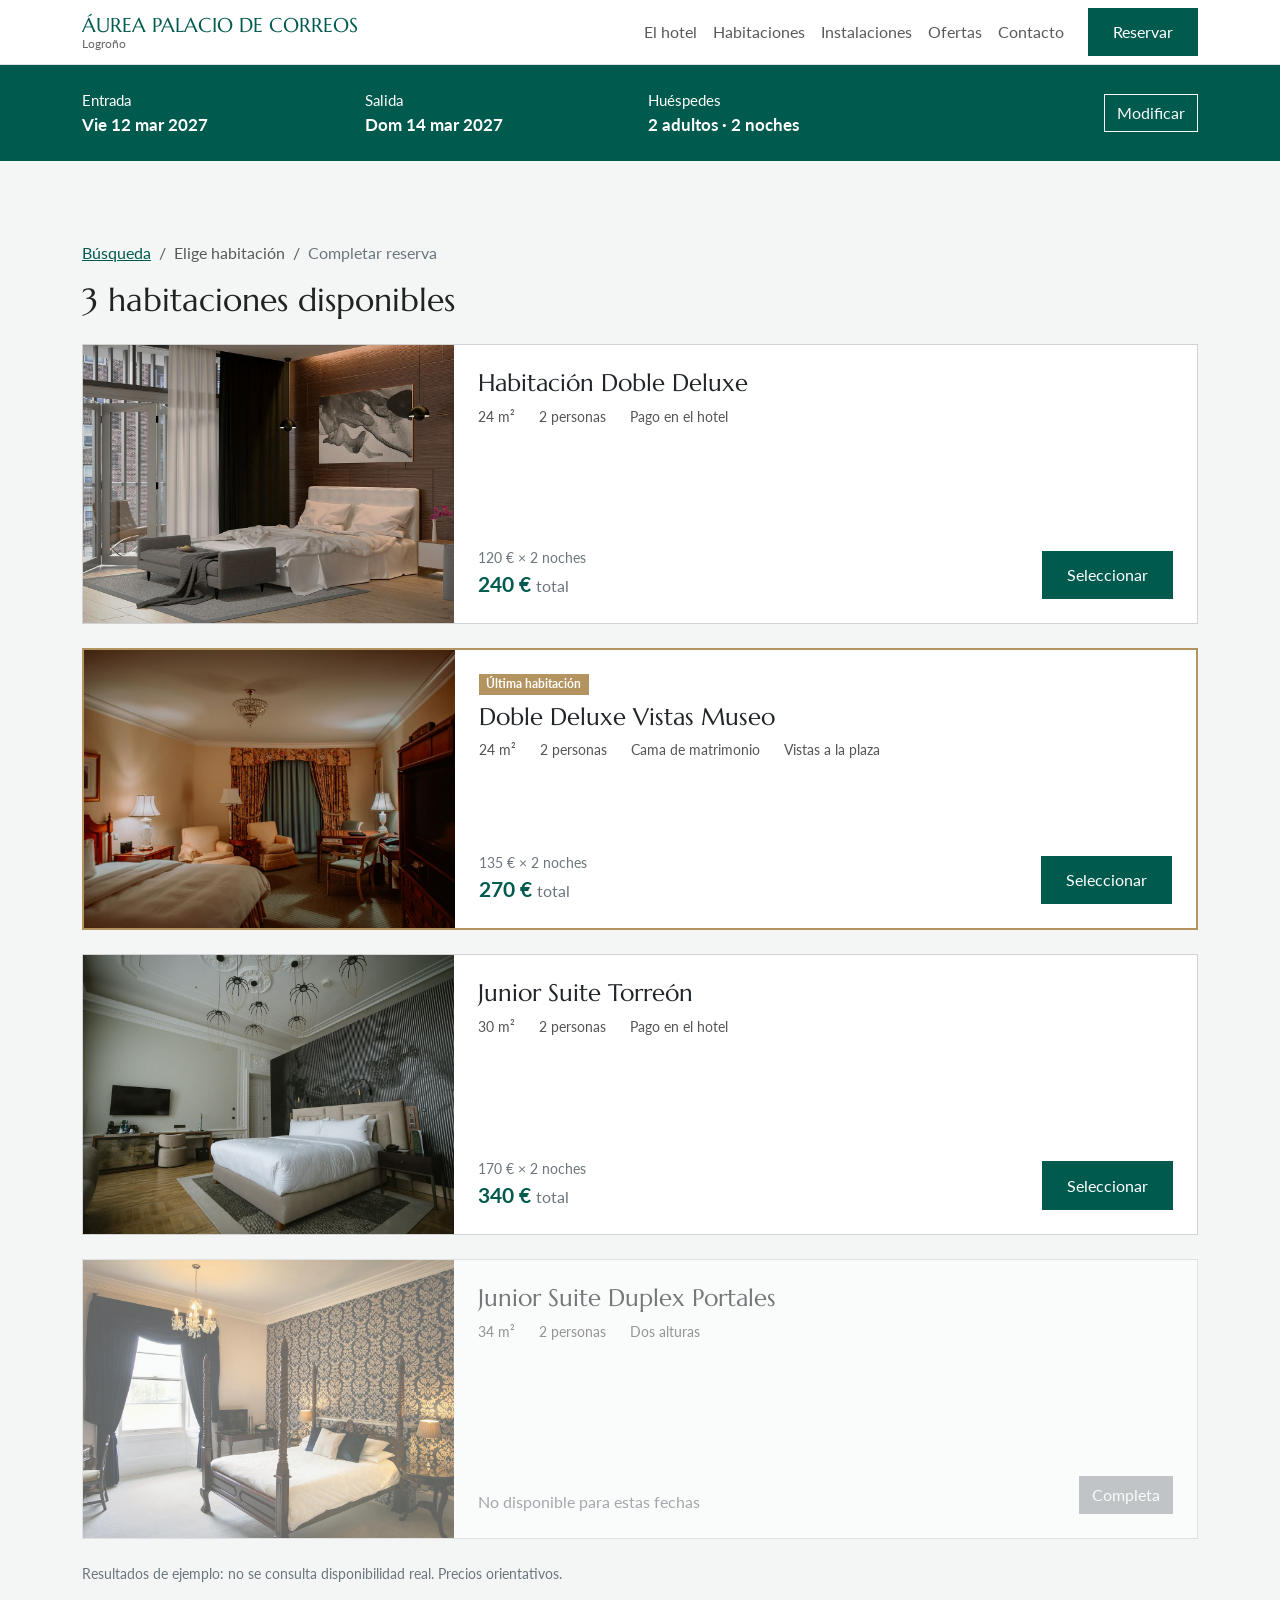
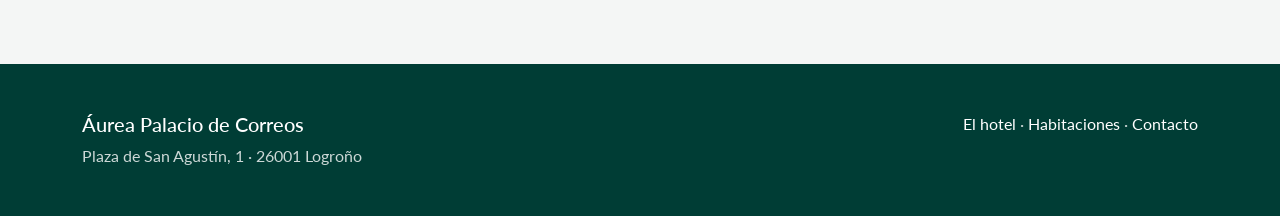
==== disponibles.html @ f257fe38 "Sitio web del hotel Áurea Palacio de Correos" ====
<!doctype html>
<html lang="es">
<head>
  <meta charset="utf-8">
  <meta name="viewport" content="width=device-width, initial-scale=1">
  <title>Habitaciones disponibles · Áurea Palacio de Correos</title>

  <link rel="preconnect" href="https://fonts.googleapis.com">
  <link rel="preconnect" href="https://fonts.gstatic.com" crossorigin>
  <link rel="stylesheet" href="https://fonts.googleapis.com/css2?family=Lato:wght@400;700&family=Marcellus&display=swap">
  <link rel="stylesheet" href="https://cdn.jsdelivr.net/npm/bootstrap@5.3.3/dist/css/bootstrap.min.css">
  <link rel="stylesheet" href="css/styles.css">
</head>
<body>

  <!-- ===== NAVBAR ===== -->
  <nav class="navbar navbar-expand-lg bg-white border-bottom sticky-top">
    <div class="container">
      <a class="navbar-brand" href="index.html">
        ÁUREA PALACIO DE CORREOS
        <small>Logroño</small>
      </a>
      <button class="navbar-toggler" type="button" data-bs-toggle="collapse" data-bs-target="#menu"
              aria-controls="menu" aria-expanded="false" aria-label="Abrir menú">
        <span class="navbar-toggler-icon"></span>
      </button>
      <div class="collapse navbar-collapse" id="menu">
        <ul class="navbar-nav ms-auto align-items-lg-center">
          <li class="nav-item"><a class="nav-link" href="index.html">El hotel</a></li>
          <li class="nav-item"><a class="nav-link" href="habitaciones.html">Habitaciones</a></li>
          <li class="nav-item"><a class="nav-link" href="index.html#instalaciones">Instalaciones</a></li>
          <li class="nav-item"><a class="nav-link" href="index.html#ofertas">Ofertas</a></li>
          <li class="nav-item"><a class="nav-link" href="index.html#contacto">Contacto</a></li>
          <li class="nav-item ms-lg-3 my-2 my-lg-0"><a class="btn btn-aurea" href="index.html#reservar">Reservar</a></li>
        </ul>
      </div>
    </div>
  </nav>

  <!-- ===== RESUMEN DE LA BÚSQUEDA ===== -->
  <section class="fondo-verde py-4">
    <div class="container">
      <div class="row g-3 align-items-center resumen-busqueda">
        <div class="col-6 col-md-3"><span>Entrada</span><strong>Vie 12 mar 2027</strong></div>
        <div class="col-6 col-md-3"><span>Salida</span><strong>Dom 14 mar 2027</strong></div>
        <div class="col-6 col-md-3"><span>Huéspedes</span><strong>2 adultos · 2 noches</strong></div>
        <div class="col-6 col-md-3 text-md-end">
          <a class="btn btn-outline-light rounded-0" href="index.html#reservar">Modificar</a>
        </div>
      </div>
    </div>
  </section>

  <main class="seccion fondo-claro">
    <div class="container">

      <!-- ===== MIGAS DE PAN ===== -->
      <nav aria-label="Pasos de la reserva">
        <ol class="breadcrumb">
          <li class="breadcrumb-item"><a href="index.html#reservar">Búsqueda</a></li>
          <li class="breadcrumb-item active" aria-current="page">Elige habitación</li>
          <li class="breadcrumb-item text-secondary">Completar reserva</li>
        </ol>
      </nav>

      <h1 class="h2 mb-4">3 habitaciones disponibles</h1>

      <!-- ===== HABITACIÓN DISPONIBLE ===== -->
      <article class="card habitacion mb-4">
        <div class="row g-0">
          <div class="col-12 col-md-4">
            <img class="img-fluid w-100" src="img/hab-doble-deluxe.jpg" alt="Habitación Doble Deluxe" width="1200" height="900">
          </div>
          <div class="col-12 col-md-8">
            <div class="card-body p-4 d-flex flex-column h-100">
              <h2 class="h4 card-title">Habitación Doble Deluxe</h2>
              <ul class="caracteristicas mb-2">
                <li>24 m²</li>
                <li>2 personas</li>
                <li>Pago en el hotel</li>
              </ul>
              <div class="mt-auto d-flex flex-wrap justify-content-between align-items-end gap-3">
                <div>
                  <p class="small text-secondary mb-0">120 € × 2 noches</p>
                  <p class="precio mb-0">240 € <small class="fw-normal text-secondary fs-6">total</small></p>
                </div>
                <a class="btn btn-aurea" href="reserva.html?hab=doble-deluxe">Seleccionar</a>
              </div>
            </div>
          </div>
        </div>
      </article>

      <!-- ===== HABITACIÓN DISPONIBLE ===== -->
      <article class="card habitacion mb-4 destacada">
        <div class="row g-0">
          <div class="col-12 col-md-4">
            <img class="img-fluid w-100" src="img/hab-vistas-museo.jpg" alt="Habitación Doble Deluxe Vistas Museo" width="1200" height="900">
          </div>
          <div class="col-12 col-md-8">
            <div class="card-body p-4 d-flex flex-column h-100">
              <span class="badge badge-dorado align-self-start mb-2">Última habitación</span>
              <h2 class="h4 card-title">Doble Deluxe Vistas Museo</h2>
              <ul class="caracteristicas mb-2">
                <li>24 m²</li>
                <li>2 personas</li>
                <li>Cama de matrimonio</li>
                <li>Vistas a la plaza</li>
              </ul>
              <div class="mt-auto d-flex flex-wrap justify-content-between align-items-end gap-3">
                <div>
                  <p class="small text-secondary mb-0">135 € × 2 noches</p>
                  <p class="precio mb-0">270 € <small class="fw-normal text-secondary fs-6">total</small></p>
                </div>
                <a class="btn btn-aurea" href="reserva.html?hab=vistas-museo">Seleccionar</a>
              </div>
            </div>
          </div>
        </div>
      </article>

      <!-- ===== HABITACIÓN DISPONIBLE ===== -->
      <article class="card habitacion mb-4">
        <div class="row g-0">
          <div class="col-12 col-md-4">
            <img class="img-fluid w-100" src="img/hab-junior-torreon.jpg" alt="Junior Suite Torreón" width="1200" height="900">
          </div>
          <div class="col-12 col-md-8">
            <div class="card-body p-4 d-flex flex-column h-100">
              <h2 class="h4 card-title">Junior Suite Torreón</h2>
              <ul class="caracteristicas mb-2">
                <li>30 m²</li>
                <li>2 personas</li>
                <li>Pago en el hotel</li>
              </ul>
              <div class="mt-auto d-flex flex-wrap justify-content-between align-items-end gap-3">
                <div>
                  <p class="small text-secondary mb-0">170 € × 2 noches</p>
                  <p class="precio mb-0">340 € <small class="fw-normal text-secondary fs-6">total</small></p>
                </div>
                <a class="btn btn-aurea" href="reserva.html?hab=junior-torreon">Seleccionar</a>
              </div>
            </div>
          </div>
        </div>
      </article>

      <!-- ===== HABITACIÓN NO DISPONIBLE ===== -->
      <article class="card habitacion no-disponible">
        <div class="row g-0">
          <div class="col-12 col-md-4">
            <img class="img-fluid w-100" src="img/hab-junior-duplex.jpg" alt="Junior Suite Duplex Portales" width="1200" height="900">
          </div>
          <div class="col-12 col-md-8">
            <div class="card-body p-4 d-flex flex-column h-100">
              <h2 class="h4 card-title">Junior Suite Duplex Portales</h2>
              <ul class="caracteristicas mb-2">
                <li>34 m²</li>
                <li>2 personas</li>
                <li>Dos alturas</li>
              </ul>
              <div class="mt-auto d-flex flex-wrap justify-content-between align-items-end gap-3">
                <p class="mb-0 text-secondary">No disponible para estas fechas</p>
                <button class="btn btn-secondary rounded-0" type="button" disabled>Completa</button>
              </div>
            </div>
          </div>
        </div>
      </article>

      <p class="small text-secondary mt-4 mb-0">Resultados de ejemplo: no se consulta disponibilidad real. Precios orientativos.</p>
    </div>
  </main>

  <!-- ===== PIE DE PÁGINA ===== -->
  <footer class="py-5">
    <div class="container">
      <div class="row g-4">
        <div class="col-12 col-md-6">
          <p class="h5 text-white">Áurea Palacio de Correos</p>
          <p class="mb-0">Plaza de San Agustín, 1 · 26001 Logroño</p>
        </div>
        <div class="col-12 col-md-6 text-md-end">
          <a href="index.html">El hotel</a> ·
          <a href="habitaciones.html">Habitaciones</a> ·
          <a href="index.html#contacto">Contacto</a>
        </div>
      </div>
    </div>
  </footer>

  <script src="https://cdn.jsdelivr.net/npm/bootstrap@5.3.3/dist/js/bootstrap.bundle.min.js"></script>
</body>
</html>
---- css/styles.css ----
/* 1. Colores y fuentes */
:root {
  --verde: #005A4E;
  --verde-oscuro: #003D35;
  --dorado: #B39461;
  --fondo-claro: #F4F6F5;

  --fuente-titulos: "Marcellus", Georgia, serif;
  --fuente-texto: "Lato", Arial, sans-serif;

  --bs-link-color-rgb: 0, 90, 78;
  --bs-link-hover-color-rgb: 0, 61, 53;
}

/* 2. Base */
img { max-width: 100%; height: auto; }

body {
  font-family: var(--fuente-texto);
  color: #222;
  background: #fff;
}

h1, h2, h3 {
  font-family: var(--fuente-titulos);
  font-weight: 400;
}

/* 3. Utilidades */
.seccion { padding: 3rem 0; }
.fondo-claro { background: var(--fondo-claro); }
.fondo-verde { background: var(--verde); color: #fff; }

.antetitulo {
  color: var(--dorado);
  font-size: 0.8rem;
  letter-spacing: 0.15em;
  text-transform: uppercase;
  margin-bottom: 0.5rem;
}

/* 4. Botones */
.btn-aurea {
  background: var(--verde);
  color: #fff;
  border-radius: 0;
  padding: 0.7rem 1.5rem;
}
.btn-aurea:hover { background: var(--verde-oscuro); color: #fff; }

.btn-dorado {
  background: var(--dorado);
  color: #fff;
  border-radius: 0;
  padding: 0.7rem 1.5rem;
}
.btn-dorado:hover { background: #967A4D; color: #fff; }

/* 5. Navbar */
.navbar-brand {
  font-family: var(--fuente-titulos);
  font-size: 1.05rem;
  color: var(--verde);
  line-height: 1.1;
}
.navbar-brand small {
  display: block;
  font-family: var(--fuente-texto);
  font-size: 0.75rem;
  color: #666;
}
.nav-link:hover, .nav-link.active { color: var(--verde) !important; }

/* 6. Portada */
.portada {
  background: linear-gradient(rgba(0, 0, 0, 0.55), rgba(0, 0, 0, 0.55)),
              url("../img/portada.jpg") center / cover;
  color: #fff;
  padding: 6rem 0 4rem;
  text-align: center;
}
.portada h1 { font-size: 2.4rem; }

/* 7. Buscador de reservas */
.buscador .form-label { font-size: 0.85rem; }
.buscador .form-control,
.buscador .form-select { border-radius: 0; }
.buscador .btn { padding: 0.375rem 0.75rem; }

/* 8. Datos del hotel */
.dato {
  border-top: 2px solid var(--dorado);
  padding-top: 0.75rem;
}
.dato strong { display: block; font-size: 1.4rem; font-family: var(--fuente-titulos); color: var(--verde); }

/* 9. Tarjetas y precios */
.card { border-radius: 0; }
.card-img-top { border-radius: 0; }
.precio { font-size: 1.3rem; color: var(--verde); font-weight: 700; }

/* 10. Historia */
.anio {
  font-family: var(--fuente-titulos);
  font-size: 4rem;
  color: var(--dorado);
  line-height: 1;
}

/* 11. Carrusel */
.carousel-item { transition: none; }

/* 12. Habitaciones */
.portada-pequena {
  background: linear-gradient(rgba(0, 0, 0, 0.55), rgba(0, 0, 0, 0.55)),
              url("../img/portada-habitaciones.jpg") center / cover;
  color: #fff;
  padding: 4rem 0 3rem;
  text-align: center;
}
.habitacion img { height: 100%; object-fit: cover; }
.caracteristicas {
  list-style: none;
  padding: 0;
  display: flex;
  flex-wrap: wrap;
  gap: 0.5rem 1.5rem;
  font-size: 0.9rem;
  color: #555;
}
.precio-noche small { font-size: 0.8rem; font-weight: 400; color: #666; }
.lista-servicios { columns: 2; padding-left: 1.2rem; }

/* 13. Proceso de reserva */
.resumen-busqueda { font-size: 0.95rem; }
.resumen-busqueda strong { display: block; font-size: 1.05rem; }
.no-disponible { opacity: 0.6; }
.destacada { border: 2px solid var(--dorado); }
.badge-dorado { background: var(--dorado); border-radius: 0; }
.resumen-reserva { top: 6rem; }

#confirmada { display: none; }
#confirmada:target { display: block; }

/* 14. Pie de página */
footer { background: var(--verde-oscuro); color: rgba(255, 255, 255, 0.8); }
footer a { color: #fff; text-decoration: none; }
footer a:hover { color: var(--dorado); }

/* 15. Tablet y escritorio */
@media (min-width: 768px) {
  .navbar-brand { font-size: 1.25rem; }
  .seccion { padding: 5rem 0; }
  .portada { padding: 9rem 0 7rem; }
  .portada h1 { font-size: 3.5rem; }
  .anio { font-size: 6rem; }
  .portada-pequena { padding: 6rem 0 4rem; }
  .lista-servicios { columns: 3; }
}
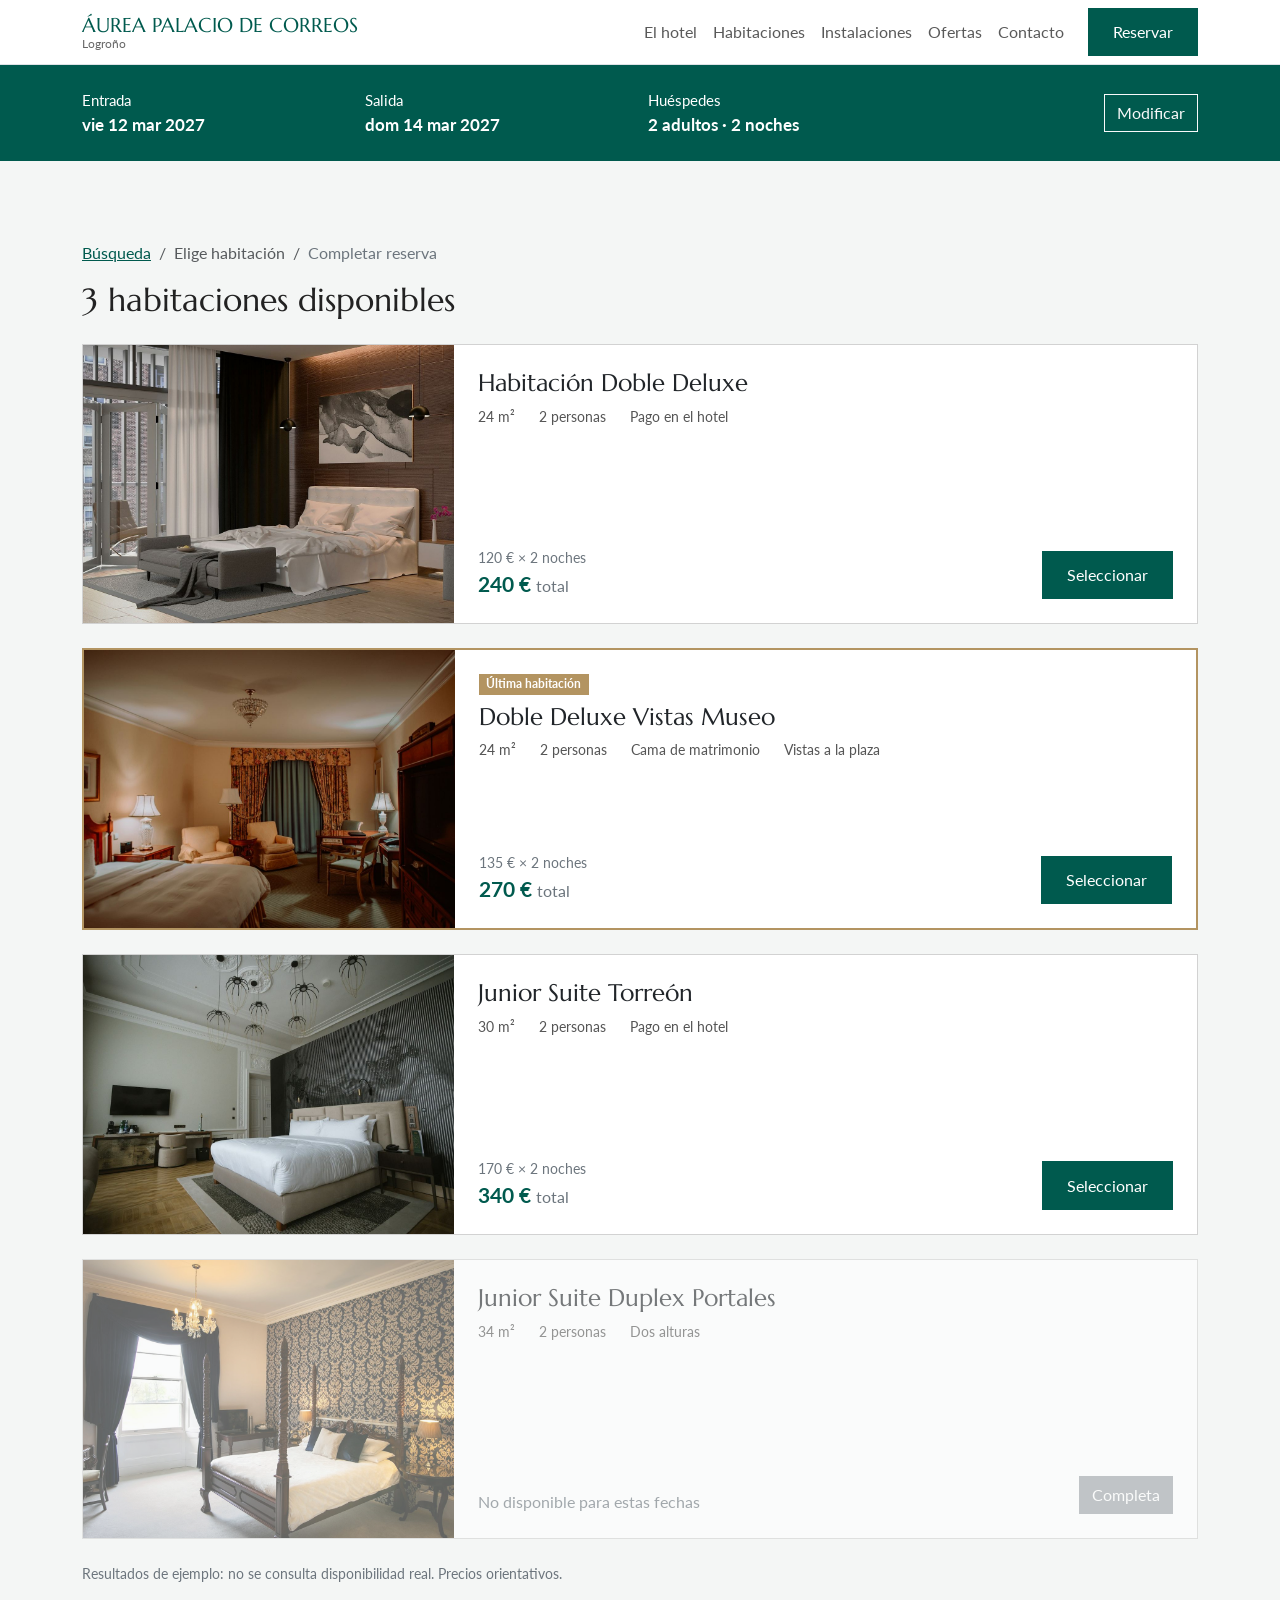
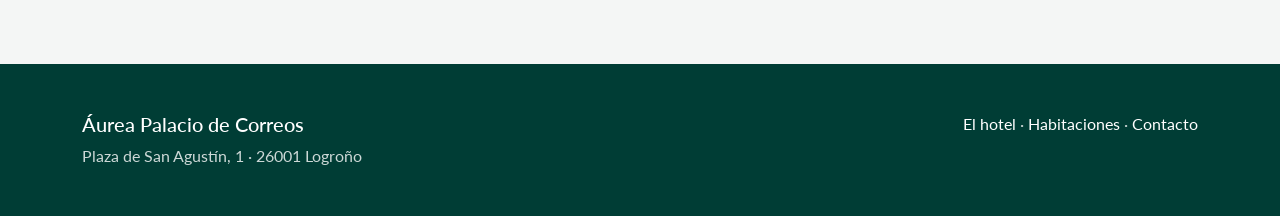
==== commit ccc6b8cb: "Reserva con los datos de la búsqueda, hasta 4 huéspedes y menú móvil que se cierra al navegar" ====
--- a/disponibles.html
+++ b/disponibles.html
@@ -41,9 +41,9 @@
   <section class="fondo-verde py-4">
     <div class="container">
       <div class="row g-3 align-items-center resumen-busqueda">
-        <div class="col-6 col-md-3"><span>Entrada</span><strong>Vie 12 mar 2027</strong></div>
-        <div class="col-6 col-md-3"><span>Salida</span><strong>Dom 14 mar 2027</strong></div>
-        <div class="col-6 col-md-3"><span>Huéspedes</span><strong>2 adultos · 2 noches</strong></div>
+        <div class="col-6 col-md-3"><span>Entrada</span><strong id="bus-entrada">vie 12 mar 2027</strong></div>
+        <div class="col-6 col-md-3"><span>Salida</span><strong id="bus-salida">dom 14 mar 2027</strong></div>
+        <div class="col-6 col-md-3"><span>Huéspedes</span><strong id="bus-huespedes">2 adultos · 2 noches</strong></div>
         <div class="col-6 col-md-3 text-md-end">
           <a class="btn btn-outline-light rounded-0" href="index.html#reservar">Modificar</a>
         </div>
@@ -81,10 +81,10 @@
               </ul>
               <div class="mt-auto d-flex flex-wrap justify-content-between align-items-end gap-3">
                 <div>
-                  <p class="small text-secondary mb-0">120 € × 2 noches</p>
-                  <p class="precio mb-0">240 € <small class="fw-normal text-secondary fs-6">total</small></p>
+                  <p class="small text-secondary mb-0 js-desglose">120 € × 2 noches</p>
+                  <p class="precio mb-0"><span class="js-total">240 €</span> <small class="fw-normal text-secondary fs-6">total</small></p>
                 </div>
-                <a class="btn btn-aurea" href="reserva.html?hab=doble-deluxe">Seleccionar</a>
+                <a class="btn btn-aurea js-seleccionar" href="reserva.html?hab=doble-deluxe" data-hab="doble-deluxe" data-precio="120">Seleccionar</a>
               </div>
             </div>
           </div>
@@ -109,10 +109,10 @@
               </ul>
               <div class="mt-auto d-flex flex-wrap justify-content-between align-items-end gap-3">
                 <div>
-                  <p class="small text-secondary mb-0">135 € × 2 noches</p>
-                  <p class="precio mb-0">270 € <small class="fw-normal text-secondary fs-6">total</small></p>
+                  <p class="small text-secondary mb-0 js-desglose">135 € × 2 noches</p>
+                  <p class="precio mb-0"><span class="js-total">270 €</span> <small class="fw-normal text-secondary fs-6">total</small></p>
                 </div>
-                <a class="btn btn-aurea" href="reserva.html?hab=vistas-museo">Seleccionar</a>
+                <a class="btn btn-aurea js-seleccionar" href="reserva.html?hab=vistas-museo" data-hab="vistas-museo" data-precio="135">Seleccionar</a>
               </div>
             </div>
           </div>
@@ -135,10 +135,10 @@
               </ul>
               <div class="mt-auto d-flex flex-wrap justify-content-between align-items-end gap-3">
                 <div>
-                  <p class="small text-secondary mb-0">170 € × 2 noches</p>
-                  <p class="precio mb-0">340 € <small class="fw-normal text-secondary fs-6">total</small></p>
+                  <p class="small text-secondary mb-0 js-desglose">170 € × 2 noches</p>
+                  <p class="precio mb-0"><span class="js-total">340 €</span> <small class="fw-normal text-secondary fs-6">total</small></p>
                 </div>
-                <a class="btn btn-aurea" href="reserva.html?hab=junior-torreon">Seleccionar</a>
+                <a class="btn btn-aurea js-seleccionar" href="reserva.html?hab=junior-torreon" data-hab="junior-torreon" data-precio="170">Seleccionar</a>
               </div>
             </div>
           </div>
@@ -190,5 +190,8 @@
   </footer>
 
   <script src="https://cdn.jsdelivr.net/npm/bootstrap@5.3.3/dist/js/bootstrap.bundle.min.js"></script>
+  <script src="js/menu.js"></script>
+  <script src="js/busqueda.js"></script>
+  <script src="js/disponibles.js"></script>
 </body>
 </html>
--- a/css/styles.css
+++ b/css/styles.css
@@ -14,6 +14,7 @@
 
 /* 2. Base */
 img { max-width: 100%; height: auto; }
+[id] { scroll-margin-top: 3.65rem; }
 
 body {
   font-family: var(--fuente-texto);
@@ -157,3 +158,8 @@
   .portada-pequena { padding: 6rem 0 4rem; }
   .lista-servicios { columns: 3; }
 }
+
+/* 16. Escritorio */
+@media (min-width: 992px) {
+  [id] { scroll-margin-top: 4.05rem; }
+}
